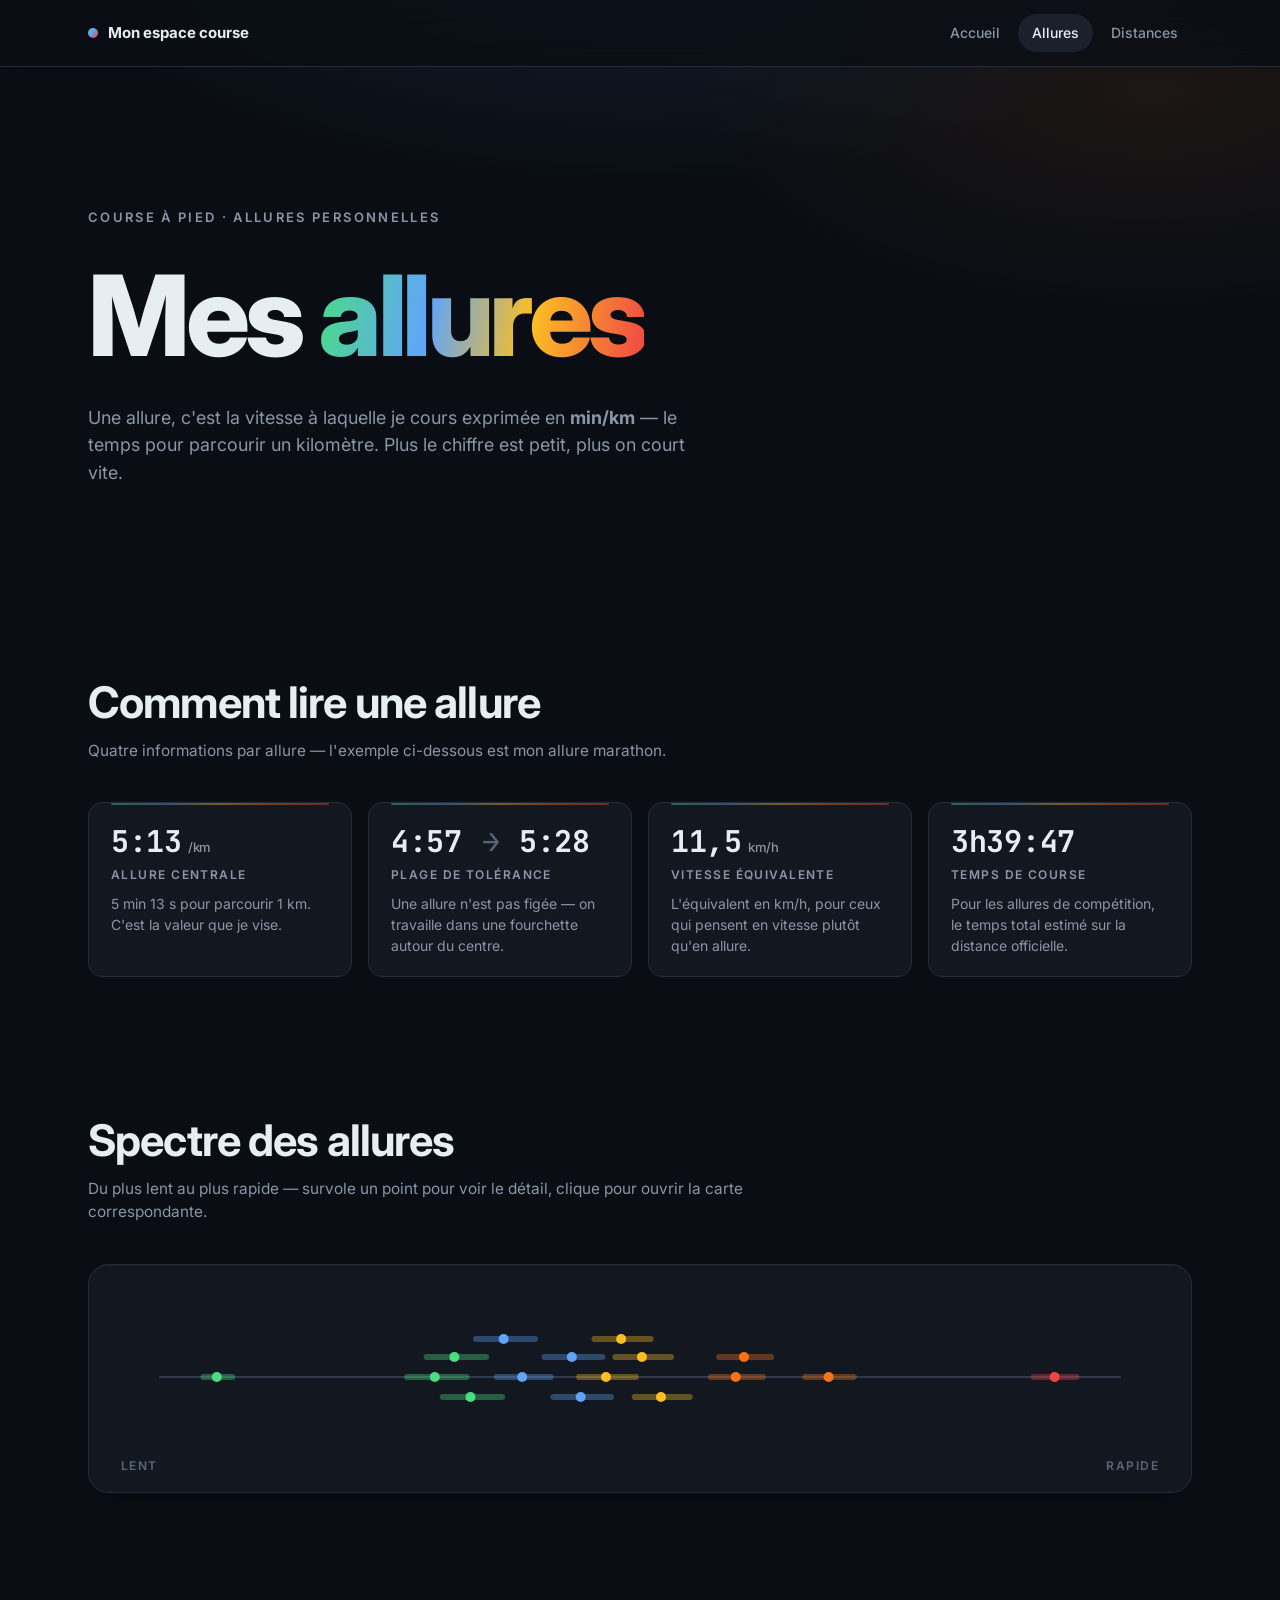
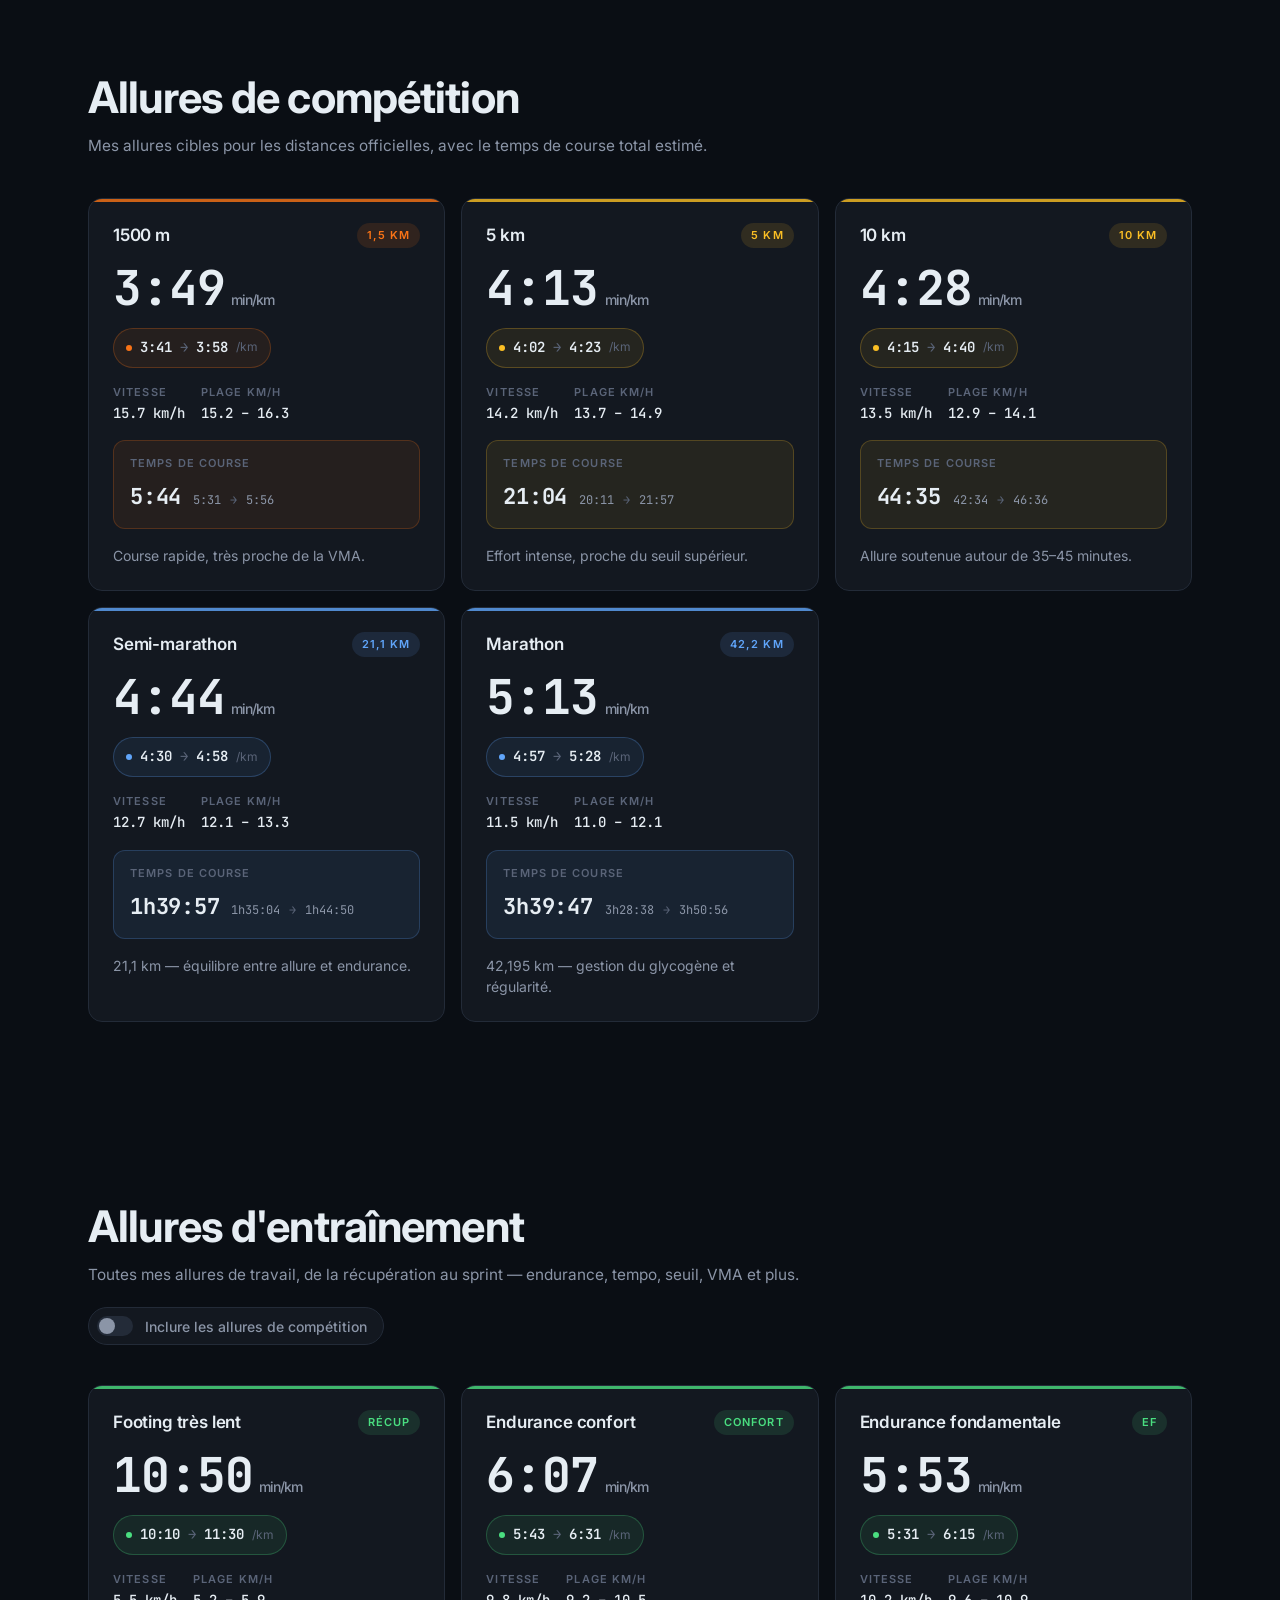
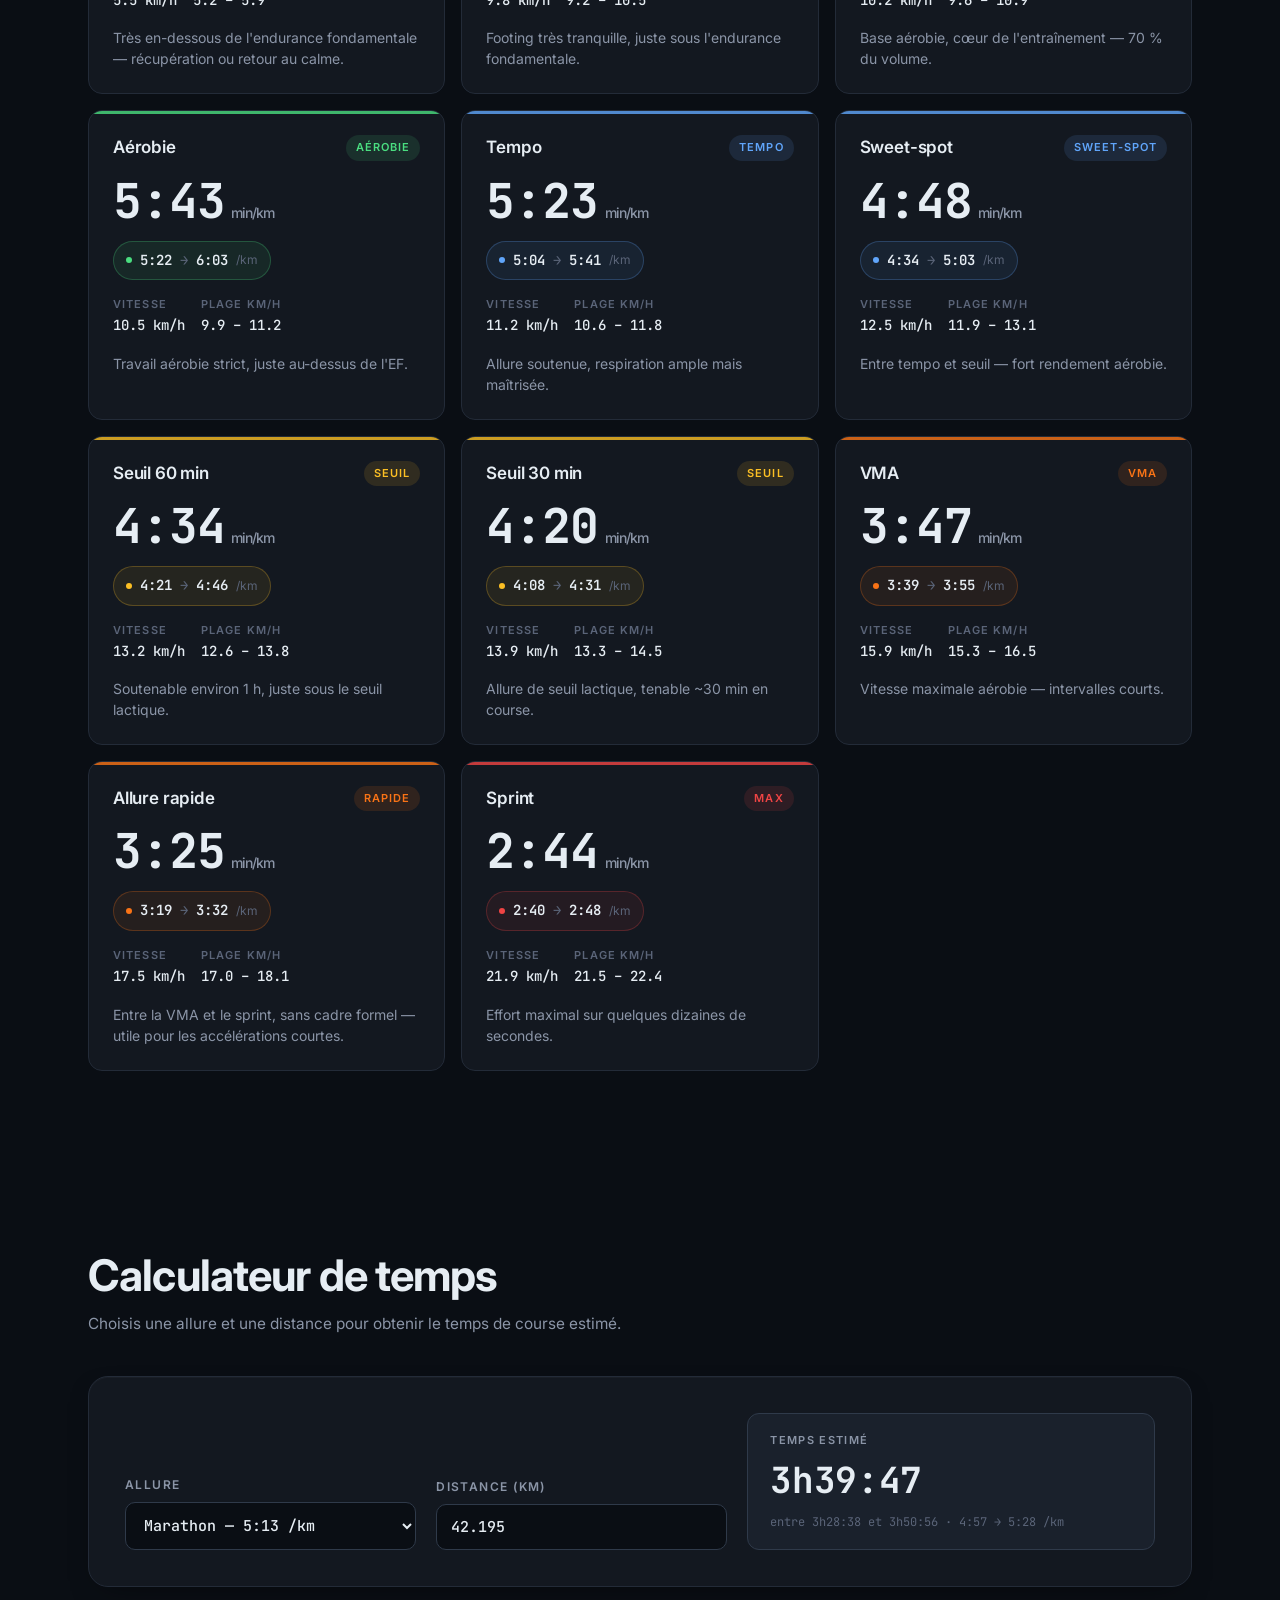
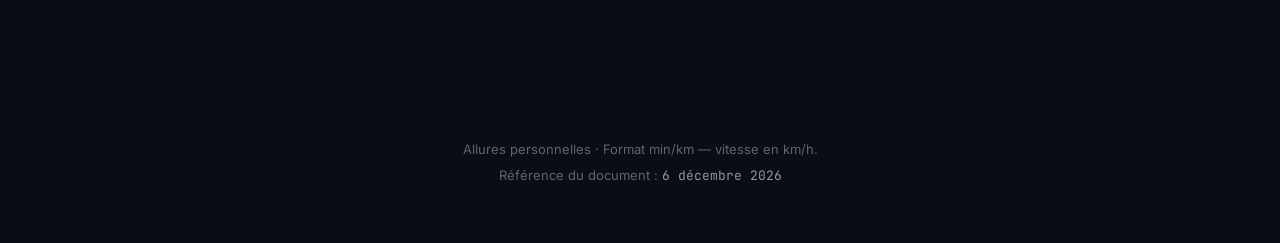
==== allures.html @ 6270b36f "Add distances" ====
<!DOCTYPE html>
<html lang="fr">
  <head>
    <meta charset="UTF-8" />
    <meta name="viewport" content="width=device-width, initial-scale=1.0" />
    <title>Mes allures · Course à pied</title>
    <meta name="description" content="Mes allures de course personnelles : compétition, zones d'entraînement et intensités générales — en min/km et km/h." />

    <link rel="preconnect" href="https://fonts.googleapis.com" />
    <link rel="preconnect" href="https://fonts.gstatic.com" crossorigin />
    <link
      href="https://fonts.googleapis.com/css2?family=Inter:wght@400;500;600;700;800&family=JetBrains+Mono:wght@500;700&display=swap"
      rel="stylesheet"
    />

    <link rel="stylesheet" href="style.css" />
  </head>

  <body>
    <nav class="site-nav" aria-label="Navigation principale">
      <div class="site-nav__inner">
        <a class="site-nav__brand" href="/">
          <span class="site-nav__brand-dot" aria-hidden="true"></span>
          Mon espace course
        </a>
        <div class="site-nav__links">
          <a class="site-nav__link" href="/">Accueil</a>
          <a class="site-nav__link" href="/allures" aria-current="page">Allures</a>
          <a class="site-nav__link" href="/distance">Distances</a>
        </div>
      </div>
    </nav>

    <header class="hero">
      <div class="hero__inner">
        <p class="hero__eyebrow">Course à pied · Allures personnelles</p>
        <h1 class="hero__title">
          Mes <span class="hero__title-accent">allures</span>
        </h1>
        <p class="hero__subtitle">
          Une allure, c'est la vitesse à laquelle je cours exprimée en
          <strong>min/km</strong> — le temps pour parcourir un kilomètre.
          Plus le chiffre est petit, plus on court vite.
        </p>
      </div>
    </header>

    <main>
      <section class="section section--intro" aria-labelledby="intro-title">
        <div class="section__header">
          <h2 id="intro-title" class="section__title">Comment lire une allure</h2>
          <p class="section__subtitle">
            Quatre informations par allure — l'exemple ci-dessous est mon allure
            marathon.
          </p>
        </div>

        <ul class="intro-grid">
          <li class="intro-item">
            <span class="intro-item__value">5:13<span class="intro-item__unit">/km</span></span>
            <span class="intro-item__label">Allure centrale</span>
            <span class="intro-item__desc">
              5 min 13 s pour parcourir 1 km. C'est la valeur que je vise.
            </span>
          </li>
          <li class="intro-item">
            <span class="intro-item__value">4:57 <span class="intro-item__arrow">→</span> 5:28</span>
            <span class="intro-item__label">Plage de tolérance</span>
            <span class="intro-item__desc">
              Une allure n'est pas figée — on travaille dans une fourchette
              autour du centre.
            </span>
          </li>
          <li class="intro-item">
            <span class="intro-item__value">11,5<span class="intro-item__unit">km/h</span></span>
            <span class="intro-item__label">Vitesse équivalente</span>
            <span class="intro-item__desc">
              L'équivalent en km/h, pour ceux qui pensent en vitesse plutôt
              qu'en allure.
            </span>
          </li>
          <li class="intro-item">
            <span class="intro-item__value">3h39:47</span>
            <span class="intro-item__label">Temps de course</span>
            <span class="intro-item__desc">
              Pour les allures de compétition, le temps total estimé sur la
              distance officielle.
            </span>
          </li>
        </ul>
      </section>

      <section class="section section--spectrum" aria-labelledby="spectrum-title">
        <div class="section__header">
          <h2 id="spectrum-title" class="section__title">Spectre des allures</h2>
          <p class="section__subtitle">
            Du plus lent au plus rapide — survole un point pour voir le détail,
            clique pour ouvrir la carte correspondante.
          </p>
        </div>

        <figure class="spectrum" role="group" aria-label="Spectre des allures">
          <svg
            class="spectrum__svg"
            viewBox="0 0 1000 160"
            preserveAspectRatio="xMidYMid meet"
            aria-hidden="true"
          >
            <line
              class="spectrum__axis"
              x1="20"
              y1="80"
              x2="980"
              y2="80"
            />
            <g class="spectrum__points" data-points></g>
          </svg>

          <div class="spectrum__labels">
            <span>Lent</span>
            <span>Rapide</span>
          </div>

          <div class="spectrum__tooltip" role="tooltip" hidden>
            <strong data-tip-label></strong>
            <span data-tip-pace></span>
            <span data-tip-speed></span>
          </div>
        </figure>
      </section>

      <section class="section" aria-labelledby="competition-title" data-section="competition">
        <div class="section__header">
          <h2 id="competition-title" class="section__title">Allures de compétition</h2>
          <p class="section__subtitle">
            Mes allures cibles pour les distances officielles, avec le temps de
            course total estimé.
          </p>
        </div>
        <div class="cards" data-grid="competition"></div>
      </section>

      <section class="section" aria-labelledby="training-title">
        <div class="section__header">
          <h2 id="training-title" class="section__title">Allures d'entraînement</h2>
          <p class="section__subtitle">
            Toutes mes allures de travail, de la récupération au sprint —
            endurance, tempo, seuil, VMA et plus.
          </p>

          <button
            class="toggle"
            type="button"
            data-toggle-comp
            aria-pressed="false"
          >
            <span class="toggle__switch" aria-hidden="true">
              <span class="toggle__knob"></span>
            </span>
            <span class="toggle__label">Inclure les allures de compétition</span>
          </button>
        </div>
        <div class="cards" data-grid="training"></div>
      </section>

      <section class="section section--calculator" aria-labelledby="calc-title">
        <div class="section__header">
          <h2 id="calc-title" class="section__title">Calculateur de temps</h2>
          <p class="section__subtitle">
            Choisis une allure et une distance pour obtenir le temps de course
            estimé.
          </p>
        </div>

        <form class="calculator" data-calculator>
          <div class="calculator__field">
            <label for="calc-pace">Allure</label>
            <select id="calc-pace" data-calc-pace></select>
          </div>

          <div class="calculator__field">
            <label for="calc-distance">Distance (km)</label>
            <input
              id="calc-distance"
              type="number"
              min="0.1"
              step="0.1"
              value="10"
              data-calc-distance
            />
          </div>

          <div class="calculator__result" aria-live="polite">
            <span class="calculator__result-label">Temps estimé</span>
            <strong class="calculator__result-value" data-calc-result>—</strong>
            <span class="calculator__result-meta" data-calc-meta></span>
          </div>
        </form>
      </section>
    </main>

    <footer class="footer">
      <p>
        Allures personnelles · Format min/km — vitesse en km/h.
      </p>
      <p class="footer__date">
        Référence du document :
        <time data-today datetime="">—</time>
      </p>
    </footer>

    <script src="app.js" defer></script>
  </body>
</html>
---- style.css ----
:root {
  --bg: #0a0e14;
  --bg-gradient: radial-gradient(
      ellipse 80% 50% at 50% -10%,
      rgba(96, 165, 250, 0.12),
      transparent 60%
    ),
    radial-gradient(
      ellipse 60% 40% at 90% 10%,
      rgba(249, 115, 22, 0.08),
      transparent 60%
    );
  --surface: #131820;
  --surface-elevated: #1a212c;
  --surface-hover: #1f2733;
  --border: #232b38;
  --border-strong: #2f3a4a;
  --text: #e6edf3;
  --text-muted: #8b95a7;
  --text-dim: #5a6478;

  --zone-easy: #4ade80;
  --zone-tempo: #60a5fa;
  --zone-threshold: #fbbf24;
  --zone-vma: #f97316;
  --zone-sprint: #ef4444;

  --font-sans: "Inter", system-ui, -apple-system, Segoe UI, Roboto, sans-serif;
  --font-mono: "JetBrains Mono", ui-monospace, SFMono-Regular, Menlo, monospace;

  --radius: 14px;
  --radius-lg: 20px;
  --shadow-card: 0 1px 0 rgba(255, 255, 255, 0.03) inset,
    0 10px 30px -15px rgba(0, 0, 0, 0.6);

  --max-width: 1200px;
  --gutter: clamp(20px, 4vw, 48px);
}

*,
*::before,
*::after {
  box-sizing: border-box;
}

html {
  scroll-behavior: smooth;
}

body {
  margin: 0;
  background: var(--bg);
  background-image: var(--bg-gradient);
  background-attachment: fixed;
  color: var(--text);
  font-family: var(--font-sans);
  font-size: 16px;
  line-height: 1.55;
  -webkit-font-smoothing: antialiased;
  text-rendering: optimizeLegibility;
}

h1,
h2,
h3 {
  margin: 0;
  letter-spacing: -0.02em;
  line-height: 1.15;
}

p {
  margin: 0;
}

a {
  color: inherit;
}

/* ---------- SITE NAV ---------- */

.site-nav {
  position: sticky;
  top: 0;
  z-index: 50;
  background: color-mix(in srgb, var(--bg) 80%, transparent);
  backdrop-filter: blur(12px);
  -webkit-backdrop-filter: blur(12px);
  border-bottom: 1px solid var(--border);
}

.site-nav__inner {
  max-width: var(--max-width);
  margin: 0 auto;
  padding: 14px var(--gutter);
  display: flex;
  align-items: center;
  justify-content: space-between;
  gap: 16px;
}

.site-nav__brand {
  display: inline-flex;
  align-items: center;
  gap: 10px;
  font-weight: 700;
  font-size: 15px;
  letter-spacing: -0.01em;
  color: var(--text);
  text-decoration: none;
}

.site-nav__brand-dot {
  width: 10px;
  height: 10px;
  border-radius: 50%;
  background: linear-gradient(
    135deg,
    var(--zone-easy),
    var(--zone-tempo) 40%,
    var(--zone-sprint)
  );
}

.site-nav__links {
  display: flex;
  align-items: center;
  gap: 4px;
}

.site-nav__link {
  padding: 8px 14px;
  border-radius: 99px;
  font-size: 14px;
  font-weight: 500;
  color: var(--text-muted);
  text-decoration: none;
  transition: color 0.2s ease, background-color 0.2s ease;
}

.site-nav__link:hover {
  color: var(--text);
  background: var(--surface);
}

.site-nav__link[aria-current="page"] {
  color: var(--text);
  background: var(--surface-elevated);
}

/* ---------- BUTTON ---------- */

.btn {
  display: inline-flex;
  align-items: center;
  gap: 8px;
  padding: 12px 22px;
  border-radius: 99px;
  border: 1px solid var(--border-strong);
  background: var(--surface);
  color: var(--text);
  font-family: var(--font-sans);
  font-size: 15px;
  font-weight: 600;
  text-decoration: none;
  cursor: pointer;
  transition: border-color 0.2s ease, background-color 0.2s ease,
    transform 0.2s ease;
}

.btn:hover {
  border-color: var(--border-strong);
  background: var(--surface-hover);
  transform: translateY(-2px);
}

.btn:focus-visible {
  outline: none;
  border-color: var(--zone-tempo);
  box-shadow: 0 0 0 3px color-mix(in srgb, var(--zone-tempo) 25%, transparent);
}

.btn--primary {
  border-color: transparent;
  background: var(--zone-tempo);
  color: #06121f;
}

.btn--primary:hover {
  background: color-mix(in srgb, var(--zone-tempo) 88%, white);
}

/* ---------- HERO ---------- */

.hero {
  padding: clamp(80px, 12vw, 140px) var(--gutter) clamp(60px, 8vw, 100px);
  max-width: var(--max-width);
  margin: 0 auto;
}

.hero__inner {
  animation: fadeUp 0.8s ease-out both;
}

.hero__eyebrow {
  font-size: 13px;
  font-weight: 600;
  text-transform: uppercase;
  letter-spacing: 0.18em;
  color: var(--text-muted);
  margin-bottom: 24px;
}

.hero__title {
  font-size: clamp(48px, 9vw, 112px);
  font-weight: 800;
  letter-spacing: -0.04em;
}

.hero__title-accent {
  background: linear-gradient(
    100deg,
    var(--zone-easy),
    var(--zone-tempo) 35%,
    var(--zone-threshold) 65%,
    var(--zone-sprint)
  );
  background-clip: text;
  -webkit-background-clip: text;
  color: transparent;
}

.hero__subtitle {
  max-width: 620px;
  font-size: clamp(16px, 1.4vw, 19px);
  color: var(--text-muted);
  margin-top: 24px;
}

/* ---------- SECTIONS ---------- */

.section {
  max-width: var(--max-width);
  margin: 0 auto;
  padding: clamp(48px, 7vw, 96px) var(--gutter);
}

.section__header {
  margin-bottom: 40px;
  max-width: 720px;
}

.section__title {
  font-size: clamp(28px, 3.4vw, 44px);
  font-weight: 700;
}

.section__subtitle {
  margin-top: 12px;
  color: var(--text-muted);
  font-size: clamp(15px, 1.2vw, 17px);
}

/* ---------- TOGGLE ---------- */

.toggle {
  display: inline-flex;
  align-items: center;
  gap: 12px;
  margin-top: 20px;
  padding: 8px 16px 8px 8px;
  background: var(--surface);
  border: 1px solid var(--border);
  border-radius: 99px;
  color: var(--text-muted);
  font-family: var(--font-sans);
  font-size: 14px;
  font-weight: 500;
  cursor: pointer;
  transition: border-color 0.2s ease, color 0.2s ease, background-color 0.2s ease;
}

.toggle:hover {
  border-color: var(--border-strong);
  color: var(--text);
}

.toggle:focus-visible {
  outline: none;
  border-color: var(--zone-tempo);
  box-shadow: 0 0 0 3px color-mix(in srgb, var(--zone-tempo) 25%, transparent);
}

.toggle__switch {
  position: relative;
  width: 36px;
  height: 20px;
  border-radius: 99px;
  background: var(--border);
  transition: background-color 0.2s ease;
  flex-shrink: 0;
}

.toggle__knob {
  position: absolute;
  top: 2px;
  left: 2px;
  width: 16px;
  height: 16px;
  border-radius: 50%;
  background: var(--text-muted);
  transition: transform 0.2s ease, background-color 0.2s ease;
}

.toggle[aria-pressed="true"] {
  color: var(--text);
  background: color-mix(in srgb, var(--zone-tempo) 12%, var(--surface));
  border-color: color-mix(in srgb, var(--zone-tempo) 35%, var(--border));
}

.toggle[aria-pressed="true"] .toggle__switch {
  background: var(--zone-tempo);
}

.toggle[aria-pressed="true"] .toggle__knob {
  transform: translateX(16px);
  background: #fff;
}

/* ---------- INTRO ---------- */

.intro-grid {
  list-style: none;
  padding: 0;
  margin: 0;
  display: grid;
  grid-template-columns: 1fr;
  gap: 16px;
}

@media (min-width: 640px) {
  .intro-grid {
    grid-template-columns: repeat(2, 1fr);
  }
}

@media (min-width: 1024px) {
  .intro-grid {
    grid-template-columns: repeat(4, 1fr);
  }
}

.intro-item {
  background: var(--surface);
  border: 1px solid var(--border);
  border-radius: var(--radius);
  padding: 22px 22px 20px;
  display: flex;
  flex-direction: column;
  gap: 8px;
  position: relative;
  transition: border-color 0.2s ease, transform 0.2s ease;
}

.intro-item::before {
  content: "";
  position: absolute;
  top: 0;
  left: 22px;
  right: 22px;
  height: 2px;
  background: linear-gradient(
    90deg,
    var(--zone-easy),
    var(--zone-tempo),
    var(--zone-threshold),
    var(--zone-vma),
    var(--zone-sprint)
  );
  opacity: 0.4;
  border-radius: 0 0 2px 2px;
}

.intro-item:hover {
  border-color: var(--border-strong);
  transform: translateY(-2px);
}

.intro-item__value {
  font-family: var(--font-mono);
  font-size: 30px;
  font-weight: 700;
  color: var(--text);
  letter-spacing: -0.01em;
  line-height: 1.1;
}

.intro-item__unit {
  font-family: var(--font-sans);
  font-size: 13px;
  font-weight: 500;
  color: var(--text-muted);
  margin-left: 6px;
}

.intro-item__arrow {
  color: var(--text-dim);
  font-weight: 400;
  margin: 0 2px;
}

.intro-item__label {
  font-size: 12px;
  font-weight: 600;
  text-transform: uppercase;
  letter-spacing: 0.12em;
  color: var(--text-muted);
}

.intro-item__desc {
  font-size: 14px;
  color: var(--text-muted);
  line-height: 1.5;
}

/* ---------- SPECTRUM ---------- */

.section--spectrum {
  padding-top: clamp(24px, 4vw, 48px);
}

.spectrum {
  position: relative;
  margin: 0;
  padding: 32px 0 16px;
  background: var(--surface);
  border: 1px solid var(--border);
  border-radius: var(--radius-lg);
  box-shadow: var(--shadow-card);
}

.spectrum__svg {
  width: 100%;
  height: 160px;
  display: block;
  overflow: visible;
}

.spectrum__axis {
  stroke: var(--border-strong);
  stroke-width: 2;
  stroke-linecap: round;
}

.spectrum__point {
  cursor: pointer;
  outline: none;
}

.spectrum__point .spectrum__range {
  transition: opacity 0.2s ease;
}

.spectrum__point .spectrum__dot {
  transition: r 0.2s ease;
}

.spectrum__point:hover .spectrum__range,
.spectrum__point:focus .spectrum__range {
  opacity: 0.7;
}

.spectrum__point:hover .spectrum__dot,
.spectrum__point:focus .spectrum__dot {
  r: 7;
}

.spectrum__labels {
  display: flex;
  justify-content: space-between;
  padding: 0 32px;
  font-size: 12px;
  color: var(--text-dim);
  text-transform: uppercase;
  letter-spacing: 0.12em;
  font-weight: 600;
}

.spectrum__tooltip {
  position: absolute;
  display: flex;
  flex-direction: column;
  gap: 2px;
  background: var(--surface-elevated);
  border: 1px solid var(--border-strong);
  border-radius: 10px;
  padding: 10px 14px;
  font-size: 13px;
  white-space: nowrap;
  pointer-events: none;
  transform: translate(-50%, -100%);
  z-index: 10;
  box-shadow: 0 12px 30px -10px rgba(0, 0, 0, 0.6);
}

.spectrum__tooltip[hidden] {
  display: none;
}

.spectrum__tooltip strong {
  font-weight: 600;
  font-size: 13px;
  color: var(--text);
}

.spectrum__tooltip span {
  color: var(--text-muted);
  font-family: var(--font-mono);
  font-size: 12px;
}

/* ---------- CARDS ---------- */

.cards {
  display: grid;
  grid-template-columns: 1fr;
  gap: 16px;
}

@media (min-width: 640px) {
  .cards {
    grid-template-columns: repeat(2, 1fr);
  }
}

@media (min-width: 1024px) {
  .cards {
    grid-template-columns: repeat(3, 1fr);
  }
}

.card {
  position: relative;
  background: var(--surface);
  border: 1px solid var(--border);
  border-radius: var(--radius);
  padding: 24px;
  display: flex;
  flex-direction: column;
  gap: 16px;
  transition: transform 0.25s ease, border-color 0.25s ease,
    box-shadow 0.25s ease, background-color 0.25s ease;
  overflow: hidden;
  isolation: isolate;
}

.card::before {
  content: "";
  position: absolute;
  inset: 0;
  background: radial-gradient(
    circle at top right,
    var(--card-color, transparent),
    transparent 60%
  );
  opacity: 0;
  transition: opacity 0.3s ease;
  pointer-events: none;
  z-index: -1;
}

.card:hover {
  transform: translateY(-3px);
  border-color: var(--card-color, var(--border-strong));
  background: var(--surface-hover);
  box-shadow: 0 20px 40px -20px rgba(0, 0, 0, 0.6),
    0 0 0 1px var(--card-color, transparent) inset;
}

.card:hover::before {
  opacity: 0.1;
}

.card__zone-bar {
  position: absolute;
  top: 0;
  left: 0;
  right: 0;
  height: 3px;
  background: var(--card-color, var(--border));
  opacity: 0.8;
}

.card__head {
  display: flex;
  align-items: center;
  justify-content: space-between;
  gap: 12px;
}

.card__name {
  font-size: 17px;
  font-weight: 600;
  letter-spacing: -0.01em;
}

.card__tag {
  font-size: 11px;
  font-weight: 600;
  text-transform: uppercase;
  letter-spacing: 0.1em;
  color: var(--card-color, var(--text-muted));
  background: color-mix(in srgb, var(--card-color, transparent) 12%, transparent);
  padding: 4px 10px;
  border-radius: 99px;
  white-space: nowrap;
}

.card__pace {
  font-family: var(--font-mono);
  font-size: clamp(36px, 4.5vw, 48px);
  font-weight: 700;
  letter-spacing: -0.02em;
  line-height: 1;
  color: var(--text);
}

.card__pace-unit {
  font-size: 14px;
  font-weight: 500;
  color: var(--text-muted);
  margin-left: 6px;
  font-family: var(--font-sans);
}

.card__range {
  display: inline-flex;
  align-items: center;
  gap: 8px;
  font-family: var(--font-mono);
  font-size: 14px;
  color: var(--text-muted);
  padding: 8px 12px;
  background: color-mix(in srgb, var(--card-color, var(--border)) 8%, transparent);
  border: 1px solid color-mix(in srgb, var(--card-color, var(--border)) 25%, transparent);
  border-radius: 99px;
  align-self: flex-start;
}

.card__range-dot {
  width: 6px;
  height: 6px;
  border-radius: 50%;
  background: var(--card-color, var(--text-muted));
  flex-shrink: 0;
}

.card__range-value {
  font-weight: 600;
  color: var(--text);
}

.card__range-sep {
  color: var(--text-dim);
  font-weight: 400;
}

.card__range-unit {
  font-family: var(--font-sans);
  font-size: 12px;
  color: var(--text-dim);
}

.card__meta {
  display: flex;
  flex-wrap: wrap;
  gap: 16px;
  font-size: 13px;
  color: var(--text-muted);
}

.card__meta-item {
  display: flex;
  flex-direction: column;
  gap: 2px;
}

.card__meta-label {
  font-size: 11px;
  text-transform: uppercase;
  letter-spacing: 0.1em;
  color: var(--text-dim);
  font-weight: 600;
}

.card__meta-value {
  font-family: var(--font-mono);
  font-size: 14px;
  color: var(--text);
  font-weight: 500;
}

.card__race {
  display: flex;
  align-items: baseline;
  flex-wrap: wrap;
  gap: 8px 12px;
  padding: 14px 16px;
  background: color-mix(in srgb, var(--card-color, var(--border)) 8%, transparent);
  border: 1px solid color-mix(in srgb, var(--card-color, var(--border)) 22%, transparent);
  border-radius: 12px;
}

.card__race-label {
  flex-basis: 100%;
  font-size: 11px;
  font-weight: 600;
  text-transform: uppercase;
  letter-spacing: 0.1em;
  color: var(--text-dim);
}

.card__race-value {
  font-family: var(--font-mono);
  font-size: 22px;
  font-weight: 700;
  color: var(--text);
  letter-spacing: -0.01em;
}

.card__race-range {
  font-family: var(--font-mono);
  font-size: 12px;
  color: var(--text-muted);
}

.card__race-sep {
  color: var(--text-dim);
  margin: 0 2px;
}

.card__description {
  font-size: 14px;
  color: var(--text-muted);
  line-height: 1.5;
}

/* ---------- CALCULATOR ---------- */

.section--calculator {
  padding-bottom: clamp(80px, 10vw, 120px);
}

.calculator {
  background: var(--surface);
  border: 1px solid var(--border);
  border-radius: var(--radius-lg);
  padding: clamp(24px, 3vw, 36px);
  display: grid;
  grid-template-columns: 1fr;
  gap: 20px;
  box-shadow: var(--shadow-card);
}

@media (min-width: 768px) {
  .calculator {
    grid-template-columns: 1fr 1fr 1.4fr;
    align-items: end;
  }
}

.calculator__field {
  display: flex;
  flex-direction: column;
  gap: 8px;
}

.calculator__field label {
  font-size: 12px;
  font-weight: 600;
  text-transform: uppercase;
  letter-spacing: 0.12em;
  color: var(--text-muted);
}

.calculator__field select,
.calculator__field input {
  background: var(--bg);
  border: 1px solid var(--border-strong);
  border-radius: 10px;
  padding: 12px 14px;
  color: var(--text);
  font-family: var(--font-mono);
  font-size: 15px;
  font-weight: 500;
  transition: border-color 0.2s ease, background-color 0.2s ease;
  width: 100%;
}

.calculator__field select:focus,
.calculator__field input:focus {
  outline: none;
  border-color: var(--zone-tempo);
  background: var(--surface);
}

.calculator__result {
  background: var(--surface-elevated);
  border: 1px solid var(--border-strong);
  border-radius: 12px;
  padding: 18px 22px;
  display: flex;
  flex-direction: column;
  gap: 4px;
}

.calculator__result-label {
  font-size: 11px;
  font-weight: 600;
  text-transform: uppercase;
  letter-spacing: 0.12em;
  color: var(--text-muted);
}

.calculator__result-value {
  font-family: var(--font-mono);
  font-size: clamp(28px, 3vw, 36px);
  font-weight: 700;
  letter-spacing: -0.01em;
  color: var(--text);
}

.calculator__result-meta {
  font-size: 12px;
  color: var(--text-dim);
  font-family: var(--font-mono);
}

/* ---------- FOOTER ---------- */

.footer {
  max-width: var(--max-width);
  margin: 0 auto;
  padding: 32px var(--gutter) 56px;
  font-size: 13px;
  color: var(--text-dim);
  text-align: center;
  display: flex;
  flex-direction: column;
  gap: 6px;
}

.footer__date time {
  font-family: var(--font-mono);
  color: var(--text-muted);
}

/* ---------- CHART ---------- */

.chart {
  position: relative;
  margin: 0;
  padding: 24px clamp(12px, 2vw, 24px) 16px;
  background: var(--surface);
  border: 1px solid var(--border);
  border-radius: var(--radius-lg);
  box-shadow: var(--shadow-card);
}

.chart__svg {
  width: 100%;
  height: auto;
  display: block;
  overflow: visible;
}

.chart__grid-line {
  stroke: var(--border);
  stroke-width: 1;
}

.chart__grid-label {
  fill: var(--text-dim);
  font-family: var(--font-mono);
  font-size: 11px;
}

.chart__week-label {
  fill: var(--text-dim);
  font-family: var(--font-mono);
  font-size: 11px;
}

.chart__bar {
  cursor: pointer;
  outline: none;
}

.chart__bar-total {
  fill: color-mix(in srgb, var(--bar-color, var(--zone-tempo)) 18%, transparent);
  stroke: color-mix(in srgb, var(--bar-color, var(--zone-tempo)) 55%, transparent);
  stroke-width: 1.5;
  transition: fill 0.2s ease;
}

.chart__bar-long {
  fill: var(--bar-color, var(--zone-tempo));
  transition: opacity 0.2s ease;
}

.chart__bar:hover .chart__bar-total,
.chart__bar:focus .chart__bar-total {
  fill: color-mix(in srgb, var(--bar-color, var(--zone-tempo)) 30%, transparent);
}

.chart__flag {
  fill: var(--text-muted);
  font-size: 11px;
  font-family: var(--font-sans);
}

.chart__phase-bar {
  opacity: 0.85;
}

.chart__phase-label {
  font-family: var(--font-sans);
  font-size: 11px;
  font-weight: 600;
  text-transform: uppercase;
  letter-spacing: 0.08em;
}

.chart__line {
  fill: none;
  stroke: var(--zone-tempo);
  stroke-width: 2.5;
  stroke-linecap: round;
  stroke-linejoin: round;
}

.chart__dot {
  fill: var(--bar-color, var(--zone-tempo));
  stroke: var(--surface);
  stroke-width: 2;
  cursor: pointer;
  outline: none;
  transition: r 0.2s ease;
}

.chart__dot:hover,
.chart__dot:focus {
  r: 7;
}

.chart__legend {
  display: flex;
  flex-wrap: wrap;
  gap: 16px;
  padding: 16px 8px 4px;
}

.chart__legend-item {
  display: inline-flex;
  align-items: center;
  gap: 8px;
  font-size: 13px;
  color: var(--text-muted);
}

.chart__legend-dot {
  width: 12px;
  height: 12px;
  border-radius: 3px;
  flex-shrink: 0;
}

.chart__tooltip {
  position: absolute;
  display: flex;
  flex-direction: column;
  gap: 2px;
  background: var(--surface-elevated);
  border: 1px solid var(--border-strong);
  border-radius: 10px;
  padding: 10px 14px;
  font-size: 13px;
  white-space: nowrap;
  pointer-events: none;
  transform: translate(-50%, -100%);
  z-index: 10;
  box-shadow: 0 12px 30px -10px rgba(0, 0, 0, 0.6);
}

.chart__tooltip[hidden] {
  display: none;
}

.chart__tooltip strong {
  font-weight: 600;
  color: var(--text);
}

.chart__tooltip span {
  color: var(--text-muted);
  font-family: var(--font-mono);
  font-size: 12px;
}

.chart__tooltip-change.is-down {
  color: var(--zone-sprint);
}

.chart__down {
  color: var(--zone-sprint);
  font-family: var(--font-mono);
}

/* ---------- NAV HUB (landing) ---------- */

.nav-grid {
  display: grid;
  grid-template-columns: repeat(auto-fit, minmax(280px, 1fr));
  gap: 20px;
}

.nav-card {
  display: flex;
  flex-direction: column;
  gap: 12px;
  padding: 32px;
  background: var(--surface);
  border: 1px solid var(--border);
  border-radius: var(--radius-lg);
  box-shadow: var(--shadow-card);
  text-decoration: none;
  color: inherit;
  transition: border-color 0.25s ease, background 0.25s ease,
    transform 0.25s ease;
}

.nav-card:hover {
  background: var(--surface-hover);
  border-color: var(--border-strong);
  transform: translateY(-3px);
}

.nav-card--soon {
  pointer-events: none;
  opacity: 0.55;
}

.nav-card__tag {
  align-self: flex-start;
  font-family: var(--font-mono);
  font-size: 11px;
  font-weight: 700;
  text-transform: uppercase;
  letter-spacing: 0.12em;
  color: var(--text-dim);
  padding: 4px 10px;
  border: 1px solid var(--border);
  border-radius: 99px;
}

.nav-card__title {
  font-size: 24px;
  font-weight: 700;
}

.nav-card__desc {
  color: var(--text-muted);
  font-size: 15px;
}

.nav-card__cta {
  margin-top: 4px;
  font-weight: 600;
  color: var(--zone-tempo);
}

/* ---------- ANIMATIONS ---------- */

@keyframes fadeUp {
  from {
    opacity: 0;
    transform: translateY(20px);
  }
  to {
    opacity: 1;
    transform: translateY(0);
  }
}

.reveal {
  opacity: 0;
  transform: translateY(16px);
  transition: opacity 0.6s ease, transform 0.6s ease;
}

.reveal.is-visible {
  opacity: 1;
  transform: translateY(0);
}

@media (prefers-reduced-motion: reduce) {
  *,
  *::before,
  *::after {
    animation-duration: 0.01ms !important;
    animation-iteration-count: 1 !important;
    transition-duration: 0.01ms !important;
    scroll-behavior: auto !important;
  }
}
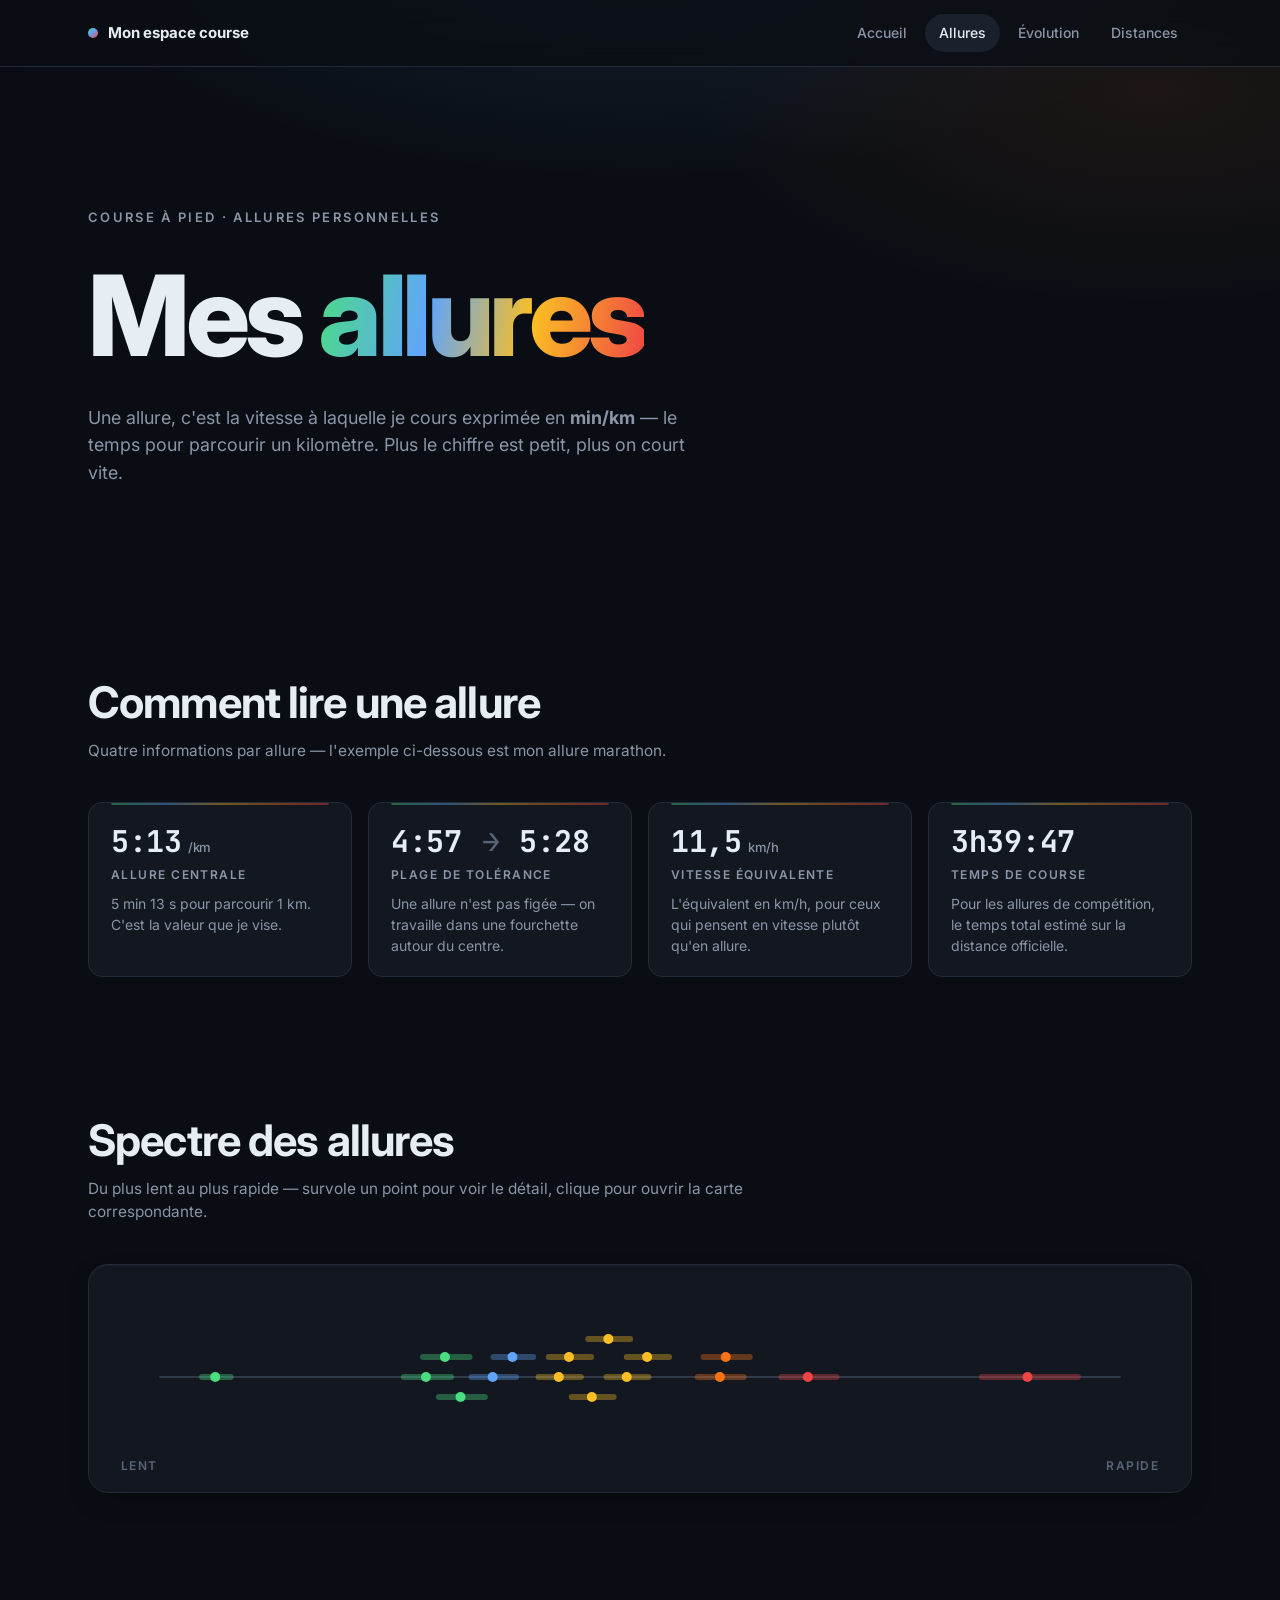
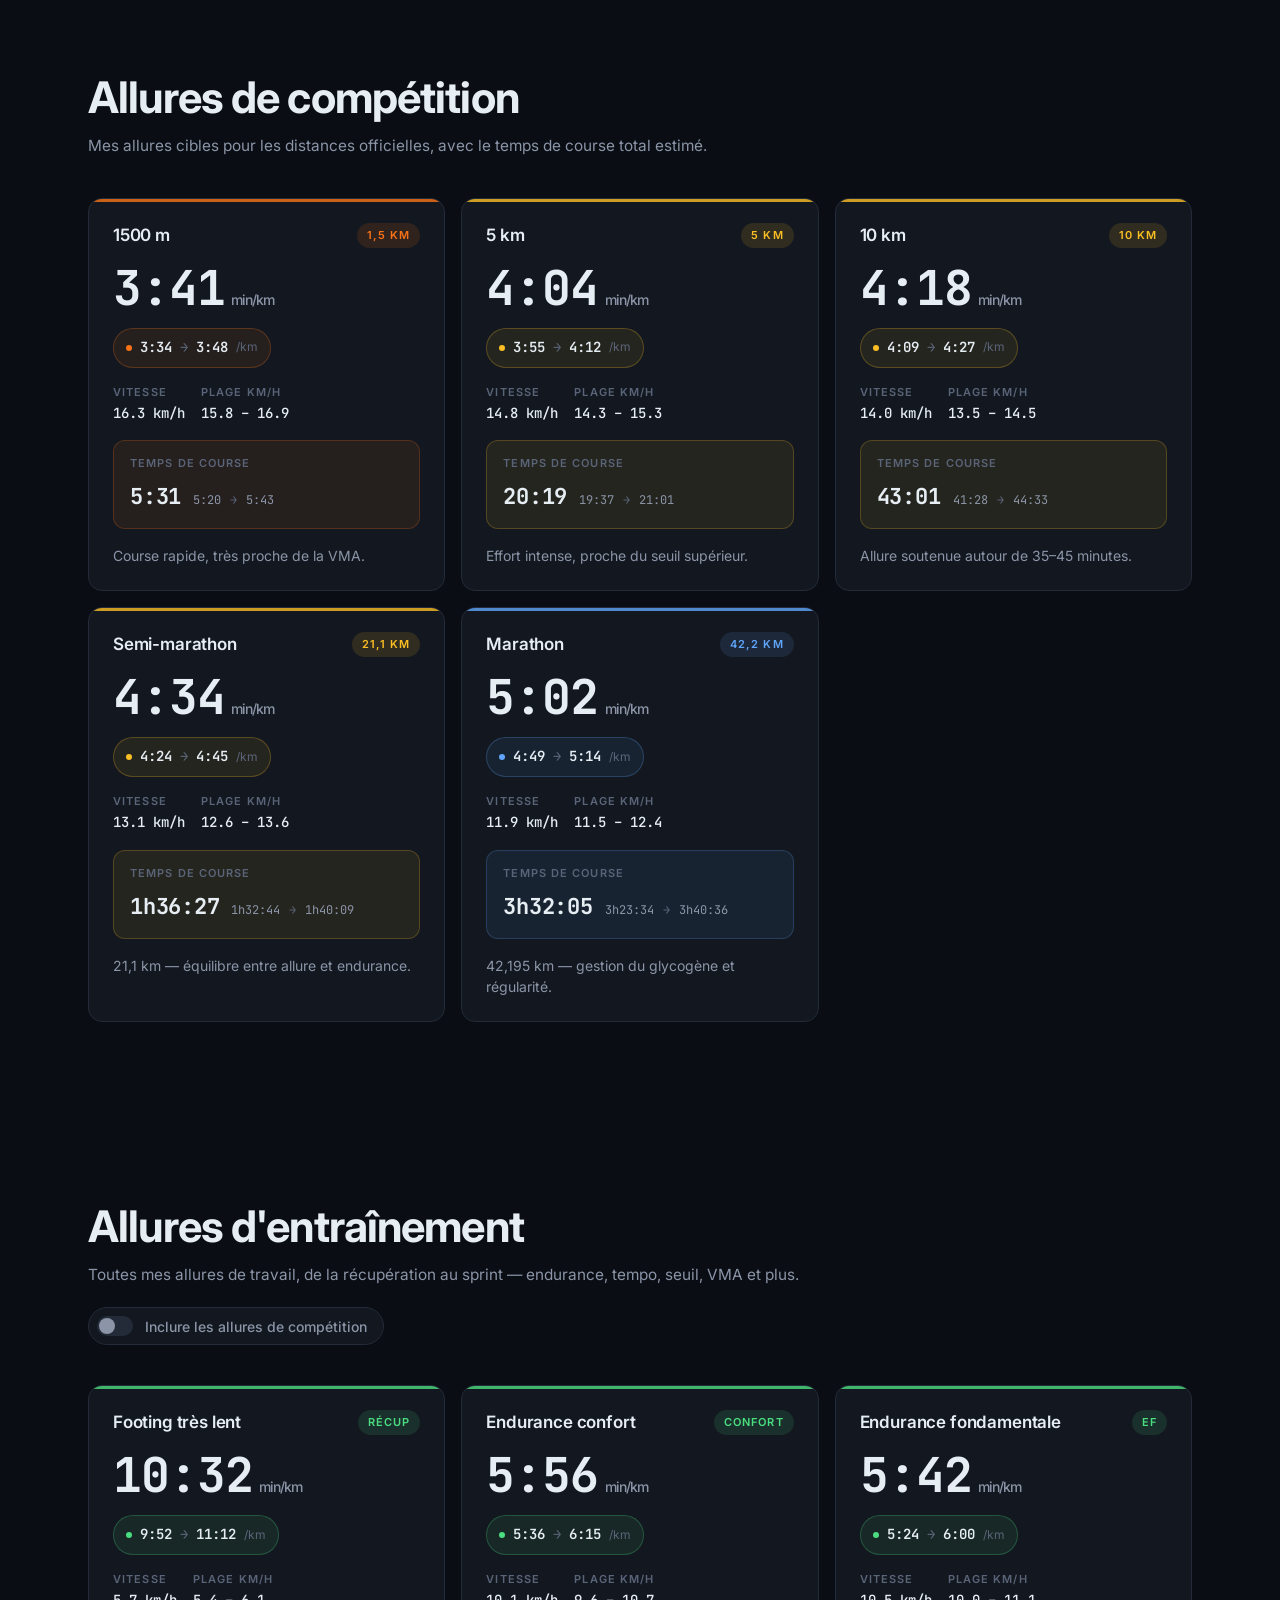
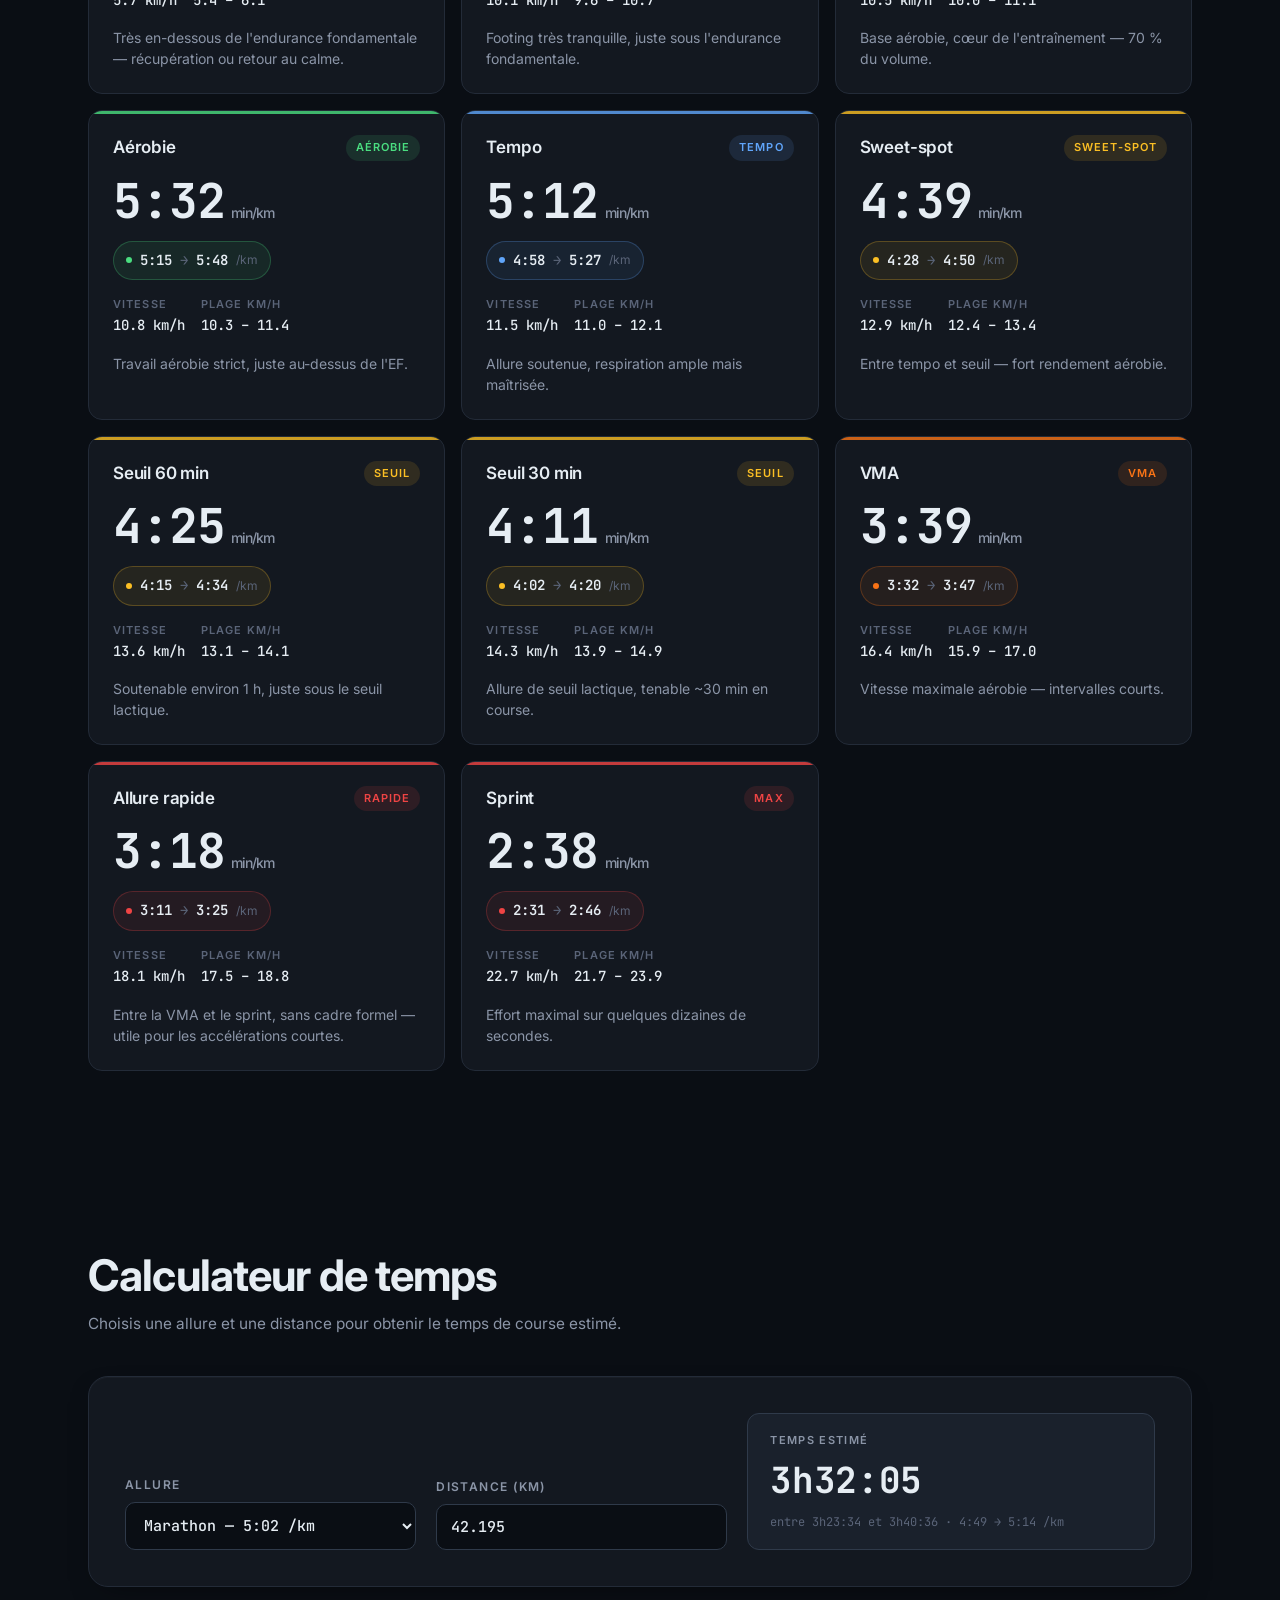
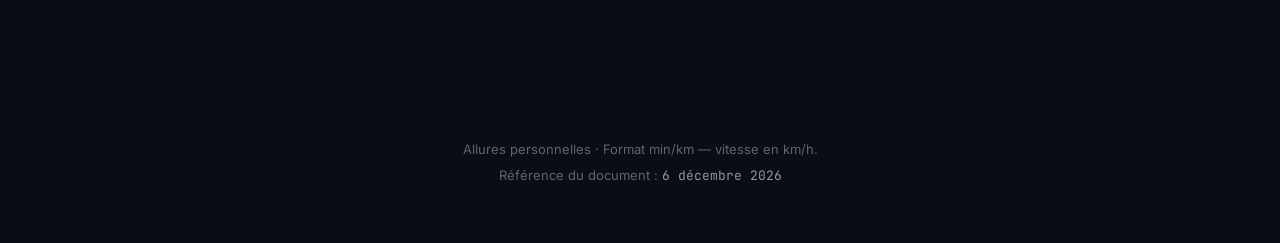
==== commit 0bb56ede: "Update paces to 28 June values, add evolution page - Refresh app.js paces to the current plan week (" ====
--- a/allures.html
+++ b/allures.html
@@ -26,6 +26,7 @@
         <div class="site-nav__links">
           <a class="site-nav__link" href="/">Accueil</a>
           <a class="site-nav__link" href="/allures" aria-current="page">Allures</a>
+          <a class="site-nav__link" href="/evolution">Évolution</a>
           <a class="site-nav__link" href="/distance">Distances</a>
         </div>
       </div>
--- a/style.css
+++ b/style.css
@@ -1112,3 +1112,181 @@
     scroll-behavior: auto !important;
   }
 }
+
+/* ---------- EVOLUTION ---------- */
+
+/* Segmented control to switch between the two comparisons */
+.evo-tabs {
+  max-width: var(--max-width);
+  margin: 0 auto;
+  padding: clamp(28px, 5vw, 44px) var(--gutter) 0;
+  display: flex;
+  flex-wrap: wrap;
+  gap: 8px;
+}
+
+.evo-tab {
+  flex: 1 1 auto;
+  min-width: 0;
+  display: inline-flex;
+  align-items: center;
+  justify-content: center;
+  gap: 8px;
+  padding: 12px 18px;
+  font-family: var(--font-sans);
+  font-size: 14px;
+  font-weight: 600;
+  color: var(--text-muted);
+  background: var(--surface);
+  border: 1px solid var(--border);
+  border-radius: 99px;
+  cursor: pointer;
+  transition: color 0.2s ease, background 0.2s ease, border-color 0.2s ease,
+    transform 0.2s ease;
+}
+
+.evo-tab:hover {
+  color: var(--text);
+  border-color: var(--border-strong);
+  transform: translateY(-1px);
+}
+
+.evo-tab:focus-visible {
+  outline: none;
+  border-color: var(--zone-tempo);
+  box-shadow: 0 0 0 3px color-mix(in srgb, var(--zone-tempo) 25%, transparent);
+}
+
+.evo-tab__arrow {
+  font-family: var(--font-mono);
+  color: var(--text-dim);
+}
+
+.evo-tab[aria-selected="true"] {
+  color: var(--text);
+  background: color-mix(in srgb, var(--zone-tempo) 14%, var(--surface));
+  border-color: color-mix(in srgb, var(--zone-tempo) 45%, var(--border));
+}
+
+.evo-tab[aria-selected="true"] .evo-tab__arrow {
+  color: var(--zone-tempo);
+}
+
+.evo-card {
+  gap: 18px;
+}
+
+/* Timeline of dated readings: pace value over its date, linked by arrows.
+   Scales naturally as more snapshots are added (wraps on narrow screens). */
+.evo-track {
+  display: flex;
+  flex-wrap: wrap;
+  align-items: flex-end;
+  gap: 10px 12px;
+}
+
+.evo-step {
+  display: flex;
+  flex-direction: column;
+  gap: 4px;
+}
+
+.evo-step__pace {
+  font-family: var(--font-mono);
+  font-size: clamp(28px, 4vw, 38px);
+  font-weight: 700;
+  line-height: 1;
+  letter-spacing: -0.02em;
+  color: var(--text-muted);
+}
+
+.evo-step--current .evo-step__pace {
+  color: var(--text);
+}
+
+.evo-step__date {
+  font-size: 11px;
+  font-weight: 600;
+  text-transform: uppercase;
+  letter-spacing: 0.1em;
+  color: var(--text-dim);
+}
+
+.evo-step--current .evo-step__date {
+  color: var(--card-color, var(--text-muted));
+}
+
+.evo-arrow {
+  font-family: var(--font-mono);
+  font-size: 22px;
+  color: var(--text-dim);
+  line-height: 1;
+  align-self: center;
+  padding-bottom: 14px;
+}
+
+/* Overall change badge (first → last reading) */
+.evo-delta {
+  display: inline-flex;
+  align-items: baseline;
+  gap: 8px;
+  align-self: flex-start;
+  padding: 6px 14px;
+  border-radius: 99px;
+  border: 1px solid var(--border);
+  background: var(--surface-elevated);
+}
+
+.evo-delta__arrow {
+  font-size: 15px;
+  line-height: 1;
+}
+
+.evo-delta__value {
+  font-family: var(--font-mono);
+  font-size: 15px;
+  font-weight: 700;
+}
+
+.evo-delta__label {
+  font-size: 12px;
+  font-weight: 600;
+  text-transform: uppercase;
+  letter-spacing: 0.08em;
+  color: var(--text-muted);
+}
+
+.evo-delta--faster {
+  border-color: color-mix(in srgb, var(--zone-easy) 40%, var(--border));
+  background: color-mix(in srgb, var(--zone-easy) 12%, var(--surface));
+}
+.evo-delta--faster .evo-delta__arrow,
+.evo-delta--faster .evo-delta__value {
+  color: var(--zone-easy);
+}
+
+.evo-delta--slower {
+  border-color: color-mix(in srgb, var(--zone-sprint) 40%, var(--border));
+  background: color-mix(in srgb, var(--zone-sprint) 12%, var(--surface));
+}
+.evo-delta--slower .evo-delta__arrow,
+.evo-delta--slower .evo-delta__value {
+  color: var(--zone-sprint);
+}
+
+.evo-delta--flat .evo-delta__arrow,
+.evo-delta--flat .evo-delta__value {
+  color: var(--text-muted);
+}
+
+/* Inline legend chips in the section subtitles */
+.evo-legend {
+  font-weight: 600;
+  white-space: nowrap;
+}
+.evo-legend--faster {
+  color: var(--zone-easy);
+}
+.evo-legend--slower {
+  color: var(--zone-sprint);
+}
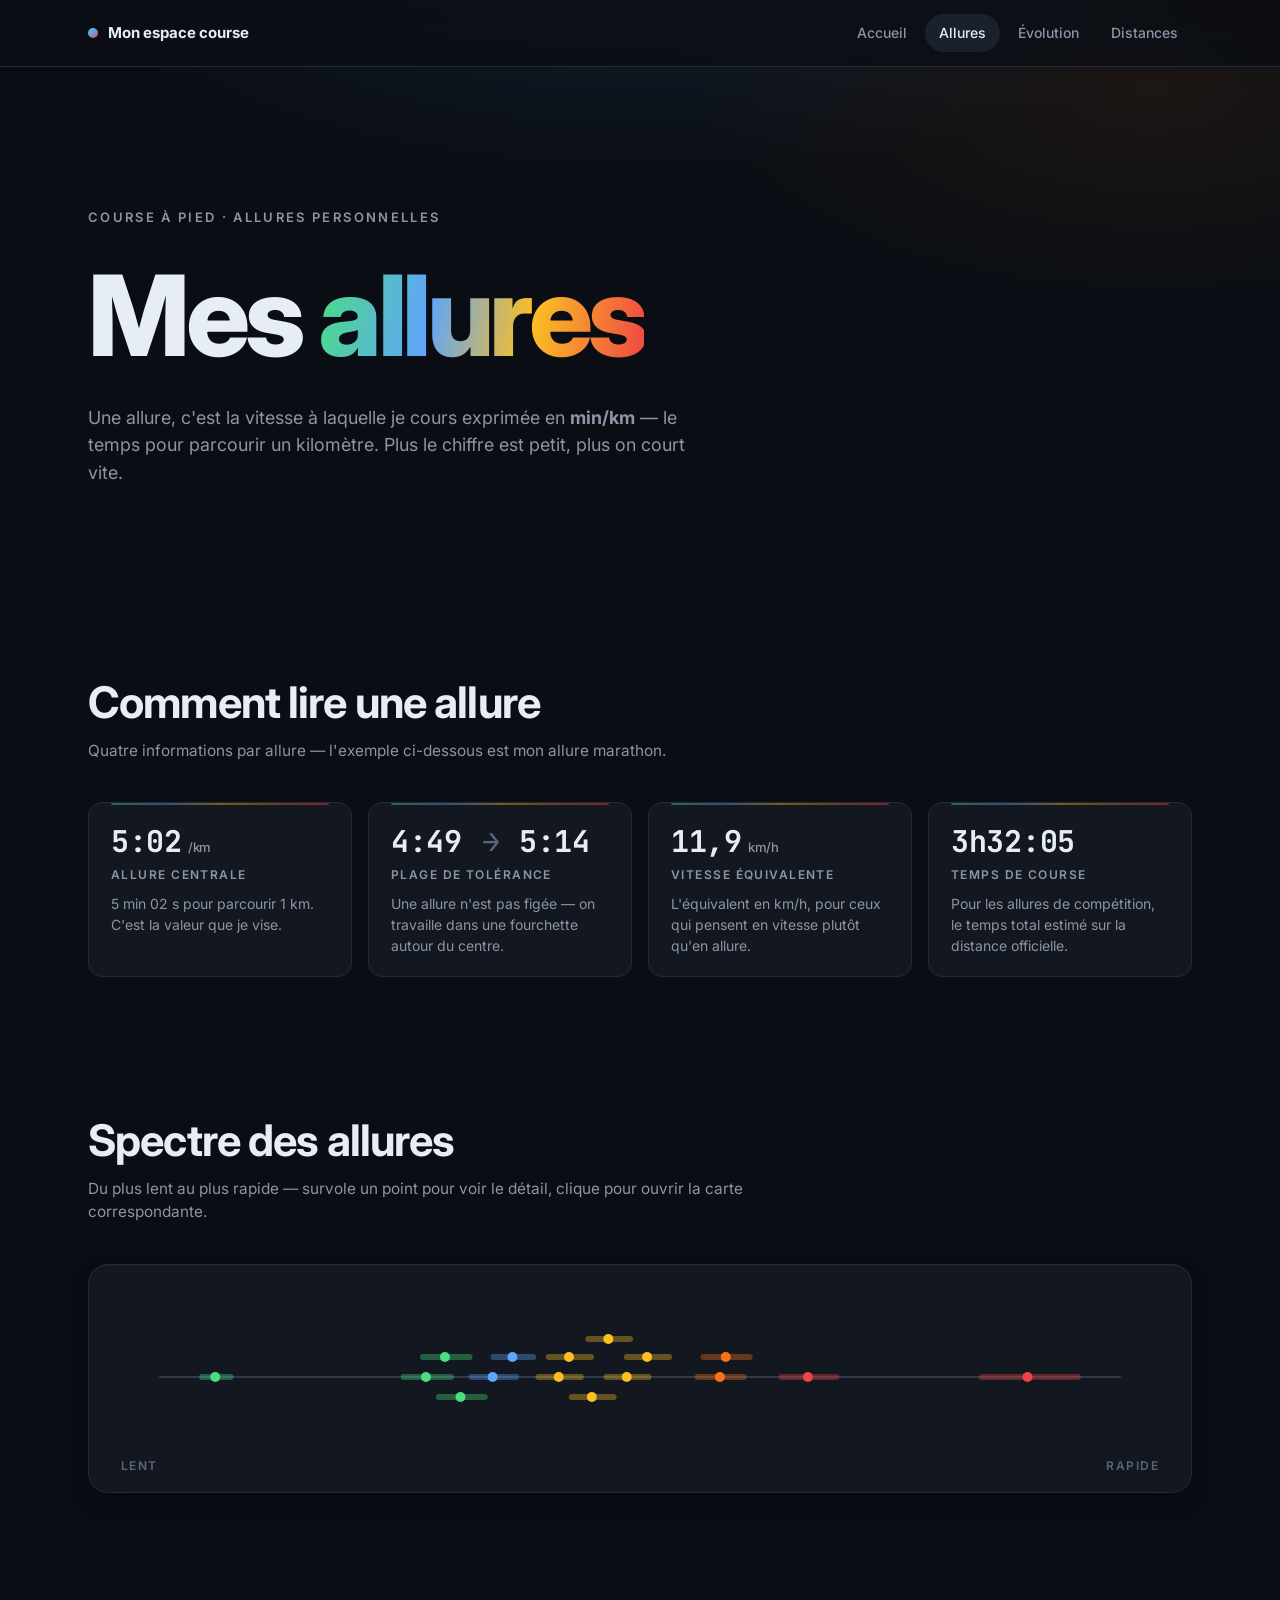
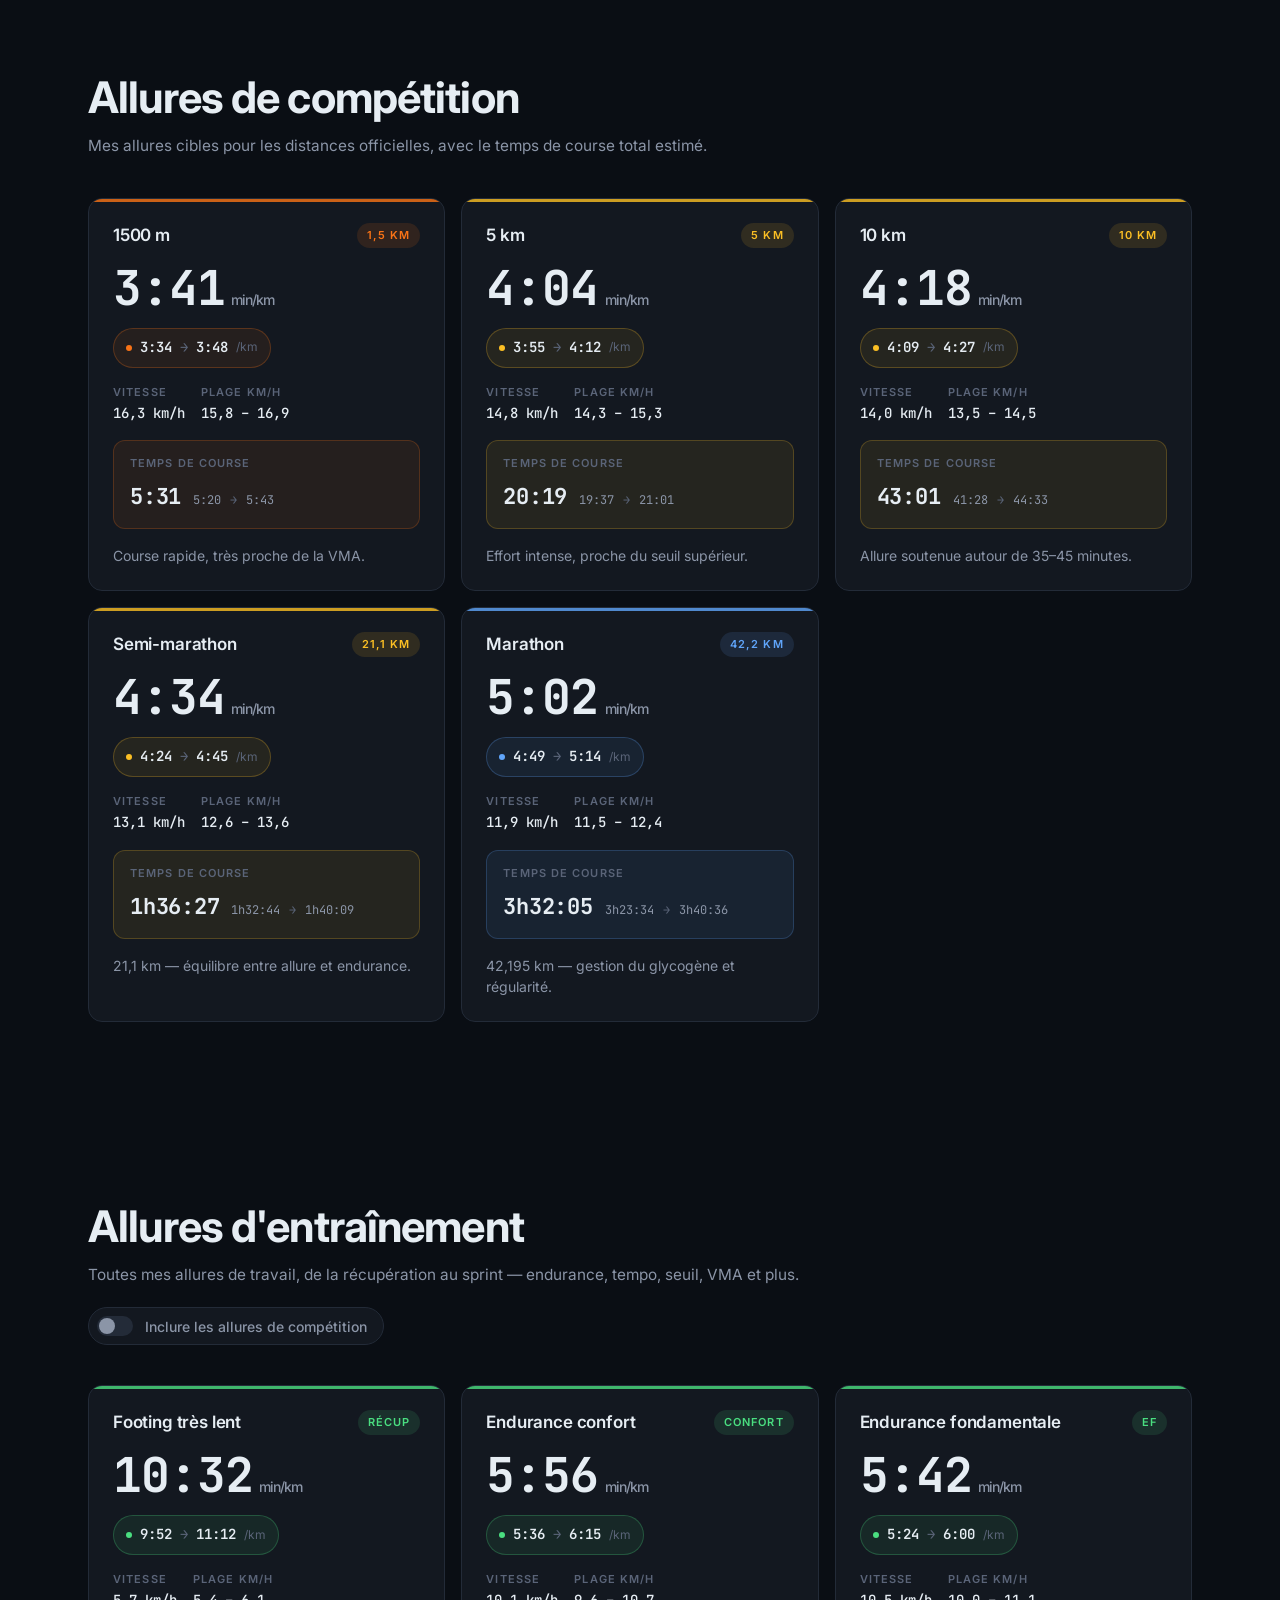
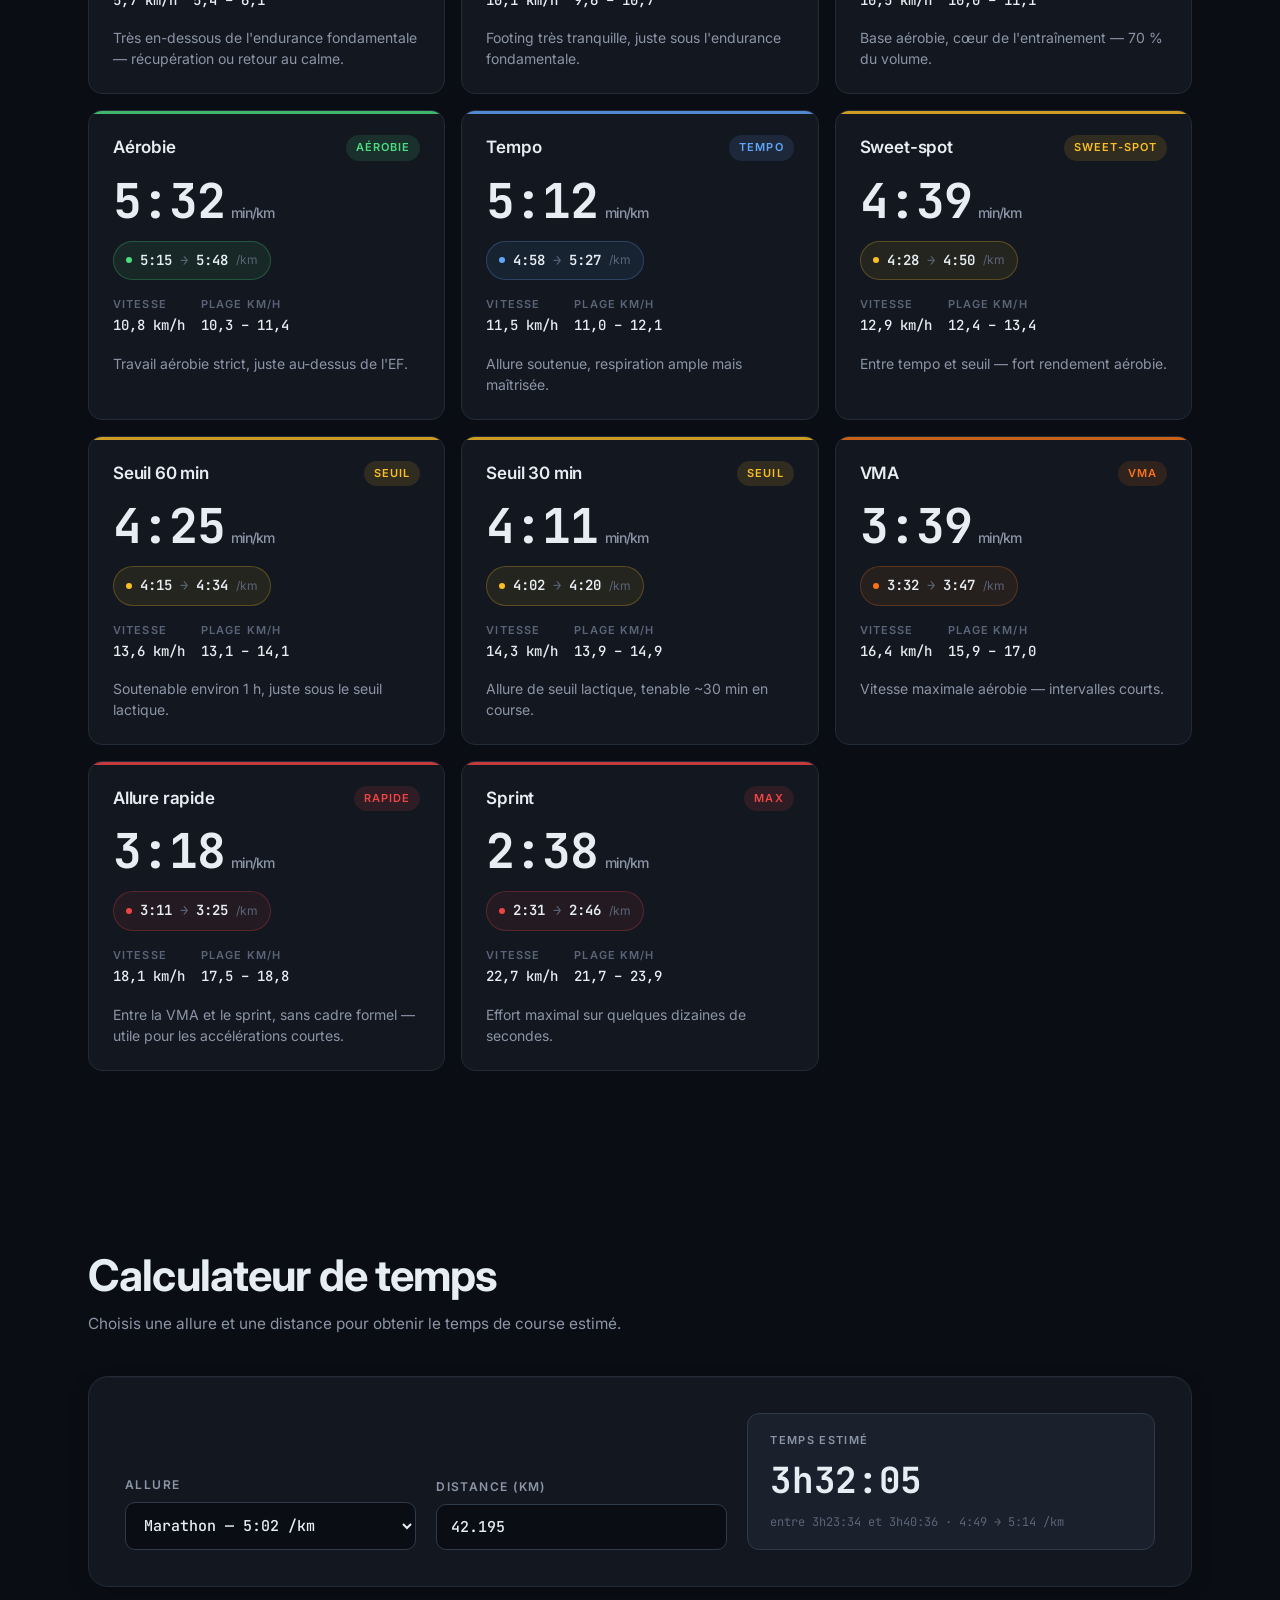
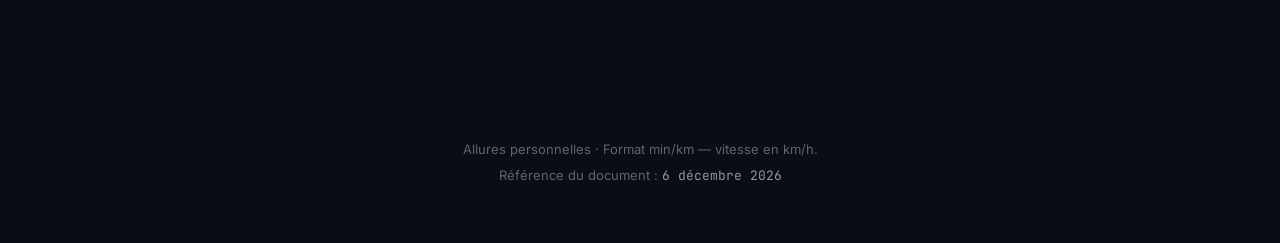
==== commit aa83cbaa: "Fix code-review findings and add project guide - allures: refresh the stale "how to read a pace" int" ====
--- a/allures.html
+++ b/allures.html
@@ -58,14 +58,14 @@
 
         <ul class="intro-grid">
           <li class="intro-item">
-            <span class="intro-item__value">5:13<span class="intro-item__unit">/km</span></span>
+            <span class="intro-item__value">5:02<span class="intro-item__unit">/km</span></span>
             <span class="intro-item__label">Allure centrale</span>
             <span class="intro-item__desc">
-              5 min 13 s pour parcourir 1 km. C'est la valeur que je vise.
-            </span>
-          </li>
-          <li class="intro-item">
-            <span class="intro-item__value">4:57 <span class="intro-item__arrow">→</span> 5:28</span>
+              5 min 02 s pour parcourir 1 km. C'est la valeur que je vise.
+            </span>
+          </li>
+          <li class="intro-item">
+            <span class="intro-item__value">4:49 <span class="intro-item__arrow">→</span> 5:14</span>
             <span class="intro-item__label">Plage de tolérance</span>
             <span class="intro-item__desc">
               Une allure n'est pas figée — on travaille dans une fourchette
@@ -73,7 +73,7 @@
             </span>
           </li>
           <li class="intro-item">
-            <span class="intro-item__value">11,5<span class="intro-item__unit">km/h</span></span>
+            <span class="intro-item__value">11,9<span class="intro-item__unit">km/h</span></span>
             <span class="intro-item__label">Vitesse équivalente</span>
             <span class="intro-item__desc">
               L'équivalent en km/h, pour ceux qui pensent en vitesse plutôt
@@ -81,7 +81,7 @@
             </span>
           </li>
           <li class="intro-item">
-            <span class="intro-item__value">3h39:47</span>
+            <span class="intro-item__value">3h32:05</span>
             <span class="intro-item__label">Temps de course</span>
             <span class="intro-item__desc">
               Pour les allures de compétition, le temps total estimé sur la
@@ -105,7 +105,6 @@
             class="spectrum__svg"
             viewBox="0 0 1000 160"
             preserveAspectRatio="xMidYMid meet"
-            aria-hidden="true"
           >
             <line
               class="spectrum__axis"
--- a/style.css
+++ b/style.css
@@ -1225,6 +1225,43 @@
   padding-bottom: 14px;
 }
 
+/* Estimated race time per reading (competition cards only) */
+.evo-race {
+  display: flex;
+  flex-direction: column;
+  gap: 6px;
+  padding-top: 14px;
+  border-top: 1px solid var(--border);
+}
+
+.evo-race__label {
+  font-size: 11px;
+  font-weight: 600;
+  text-transform: uppercase;
+  letter-spacing: 0.1em;
+  color: var(--text-dim);
+}
+
+.evo-race__values {
+  display: flex;
+  flex-wrap: wrap;
+  align-items: center;
+  gap: 8px;
+  font-family: var(--font-mono);
+  font-size: 17px;
+  font-weight: 700;
+  color: var(--text-muted);
+}
+
+.evo-race__time--current {
+  color: var(--text);
+}
+
+.evo-race__arrow {
+  color: var(--text-dim);
+  font-weight: 400;
+}
+
 /* Overall change badge (first → last reading) */
 .evo-delta {
   display: inline-flex;
@@ -1279,6 +1316,80 @@
   color: var(--text-muted);
 }
 
+/* Spacing when a chart follows the comparison tiles, or another chart */
+.intro-grid + .chart,
+.chart + .chart {
+  margin-top: clamp(28px, 4vw, 40px);
+}
+
+/* Caption above a chart (used to label the two comparison charts) */
+.chart__caption {
+  margin-bottom: 14px;
+  font-size: 12px;
+  font-weight: 600;
+  text-transform: uppercase;
+  letter-spacing: 0.1em;
+  color: var(--text-muted);
+}
+
+.chart__caption-note {
+  text-transform: none;
+  letter-spacing: 0;
+  font-weight: 400;
+  color: var(--text-dim);
+}
+
+/* Grouped comparison bars (two programmes, distance page) */
+.chart__cmp-group {
+  cursor: pointer;
+  outline: none;
+}
+
+.chart__cmp-bar {
+  transition: opacity 0.15s ease;
+}
+
+.chart__cmp-group:hover .chart__cmp-bar,
+.chart__cmp-group:focus-visible .chart__cmp-bar {
+  opacity: 0.8;
+}
+
+/* Visible keyboard focus for interactive SVG nodes (WCAG 2.4.7) — the faint
+   fill shift alone wasn't a discernible focus indicator. */
+.spectrum__point:focus-visible,
+.chart__bar:focus-visible,
+.chart__dot:focus-visible,
+.chart__cmp-group:focus-visible {
+  outline: 2px solid var(--zone-tempo);
+  outline-offset: 2px;
+}
+
+/* Programme-to-programme distance comparison badge (neutral — more volume is
+   neither good nor bad, just the newer plan being a bit bigger). */
+.dist-cmp__delta {
+  align-self: flex-start;
+  font-family: var(--font-mono);
+  font-size: 13px;
+  font-weight: 700;
+  padding: 3px 10px;
+  border-radius: 99px;
+  border: 1px solid var(--border);
+  background: var(--surface-elevated);
+  color: var(--text-muted);
+}
+
+.dist-cmp__delta--up {
+  border-color: color-mix(in srgb, var(--zone-tempo) 40%, var(--border));
+  background: color-mix(in srgb, var(--zone-tempo) 12%, var(--surface));
+  color: var(--zone-tempo);
+}
+
+.dist-cmp__delta--down {
+  border-color: color-mix(in srgb, var(--zone-vma) 40%, var(--border));
+  background: color-mix(in srgb, var(--zone-vma) 12%, var(--surface));
+  color: var(--zone-vma);
+}
+
 /* Inline legend chips in the section subtitles */
 .evo-legend {
   font-weight: 600;
